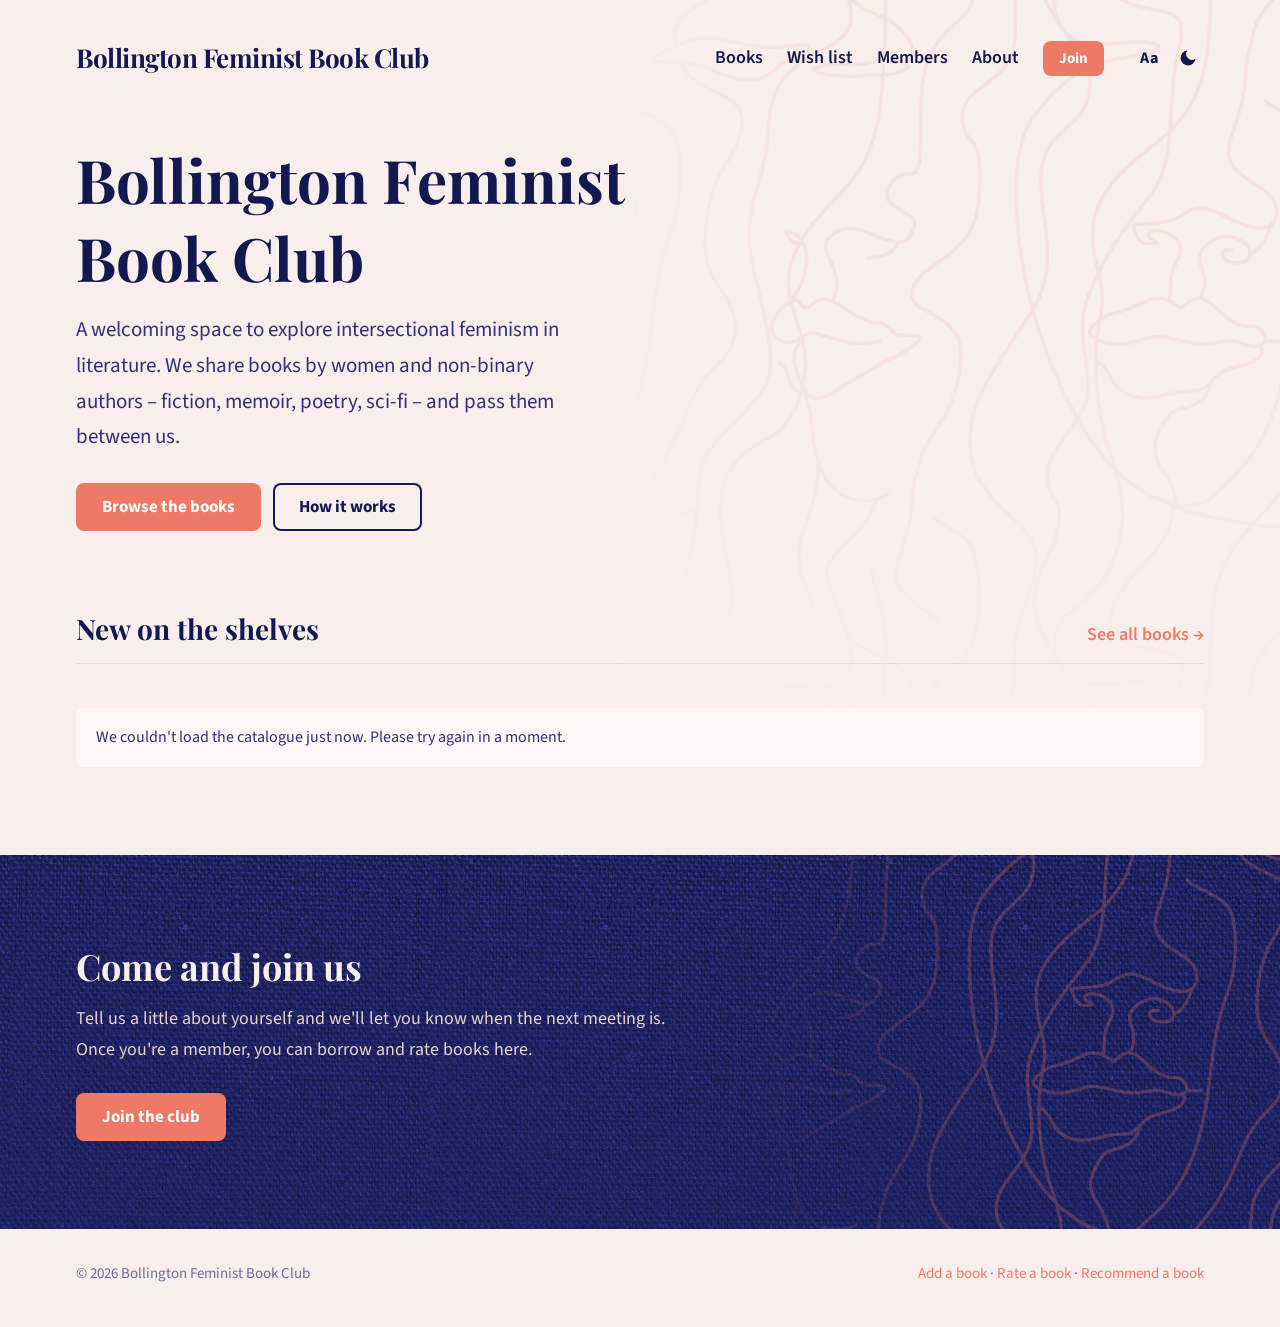
==== join/index.html @ cc6b22e8 "Search metadata, sitemap, link-preview image, QR landing page with free scan counting Co-Authored-By" ====
<!doctype html>
<html lang="en-GB">
<head>
  <meta charset="utf-8">
  <meta name="viewport" content="width=device-width, initial-scale=1">
  <meta name="robots" content="noindex">
  <title>Bollington Feminist Book Club</title>
  <style>
    body { margin: 0; min-height: 100vh; display: grid; place-items: center; background: #f8efed; color: #141850;
      font: 18px/1.6 "Source Sans 3", "Source Sans Pro", Helvetica, Arial, sans-serif; text-align: center; padding: 16px; }
    a { color: #c4573f; font-weight: 600; }
  </style>
  <script src="../config.js"></script>
</head>
<body>
  <p>Opening the Bollington Feminist Book Club…<br><a href="../">Continue</a></p>
  <script>
    // Scans from posters land here. Each poster can carry its own ?from= label,
    // e.g. join/?from=library, so GoatCounter shows which poster people scanned.
    (function () {
      var from = (new URLSearchParams(location.search).get("from") || "poster").replace(/[^a-z0-9-]/gi, "").slice(0, 30);
      var done = false;
      function go() { if (!done) { done = true; location.replace("../?ref=" + encodeURIComponent(from)); } }
      var code = (window.BOOKCLUB_CONFIG || {}).goatcounter;
      if (!code) { go(); return; }
      window.goatcounter = { no_onload: true };
      var s = document.createElement("script");
      s.async = true;
      s.src = "//gc.zgo.at/count.js";
      s.setAttribute("data-goatcounter", "https://" + code + ".goatcounter.com/count");
      document.head.appendChild(s);
      var t = setInterval(function () {
        if (!window.goatcounter || !window.goatcounter.count) return;
        clearInterval(t);
        window.goatcounter.count({ path: "/qr/" + from, title: "QR scan: " + from, event: true });
        setTimeout(go, 400);
      }, 50);
      setTimeout(go, 2000); // never keep anyone waiting if the counter is slow or blocked
    })();
  </script>
</body>
</html>
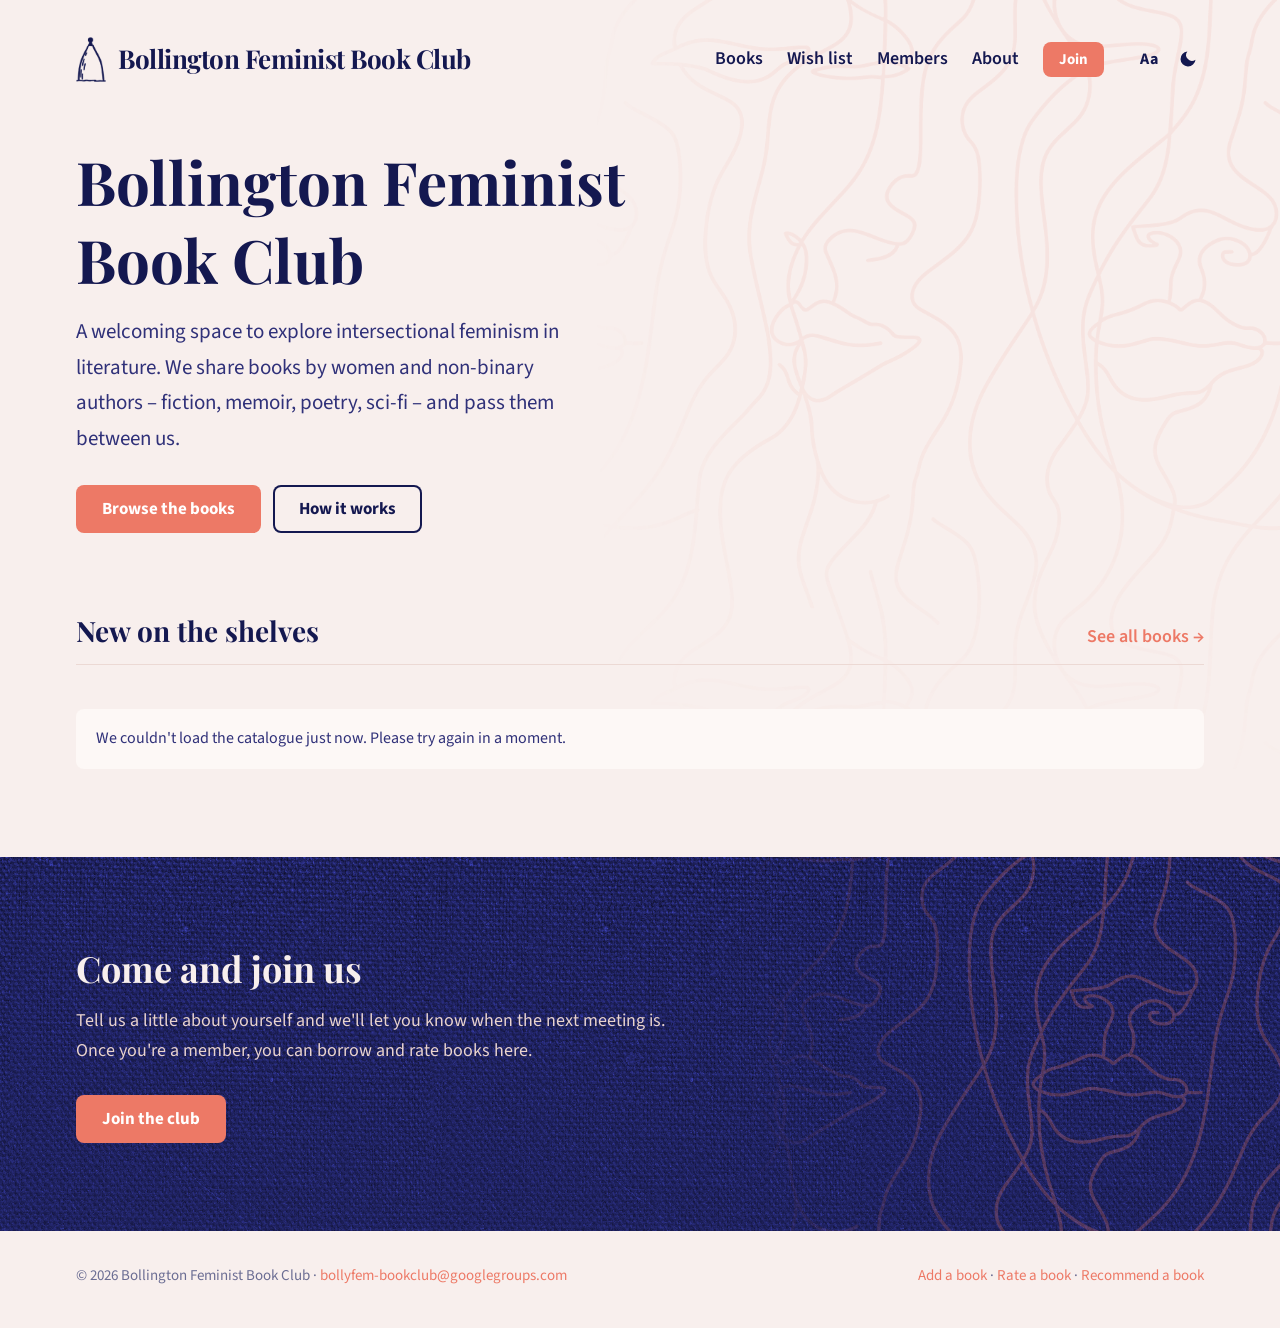
==== commit b90deb48: "White Nancy logo in the header and link preview; favicon and home-screen icons Co-Authored-By: Claud" ====
--- a/join/index.html
+++ b/join/index.html
@@ -4,6 +4,8 @@
   <meta charset="utf-8">
   <meta name="viewport" content="width=device-width, initial-scale=1">
   <meta name="robots" content="noindex">
+  <link rel="icon" href="../favicon.ico" sizes="any">
+  <link rel="apple-touch-icon" href="../apple-touch-icon.png">
   <title>Bollington Feminist Book Club</title>
   <style>
     body { margin: 0; min-height: 100vh; display: grid; place-items: center; background: #f8efed; color: #141850;
